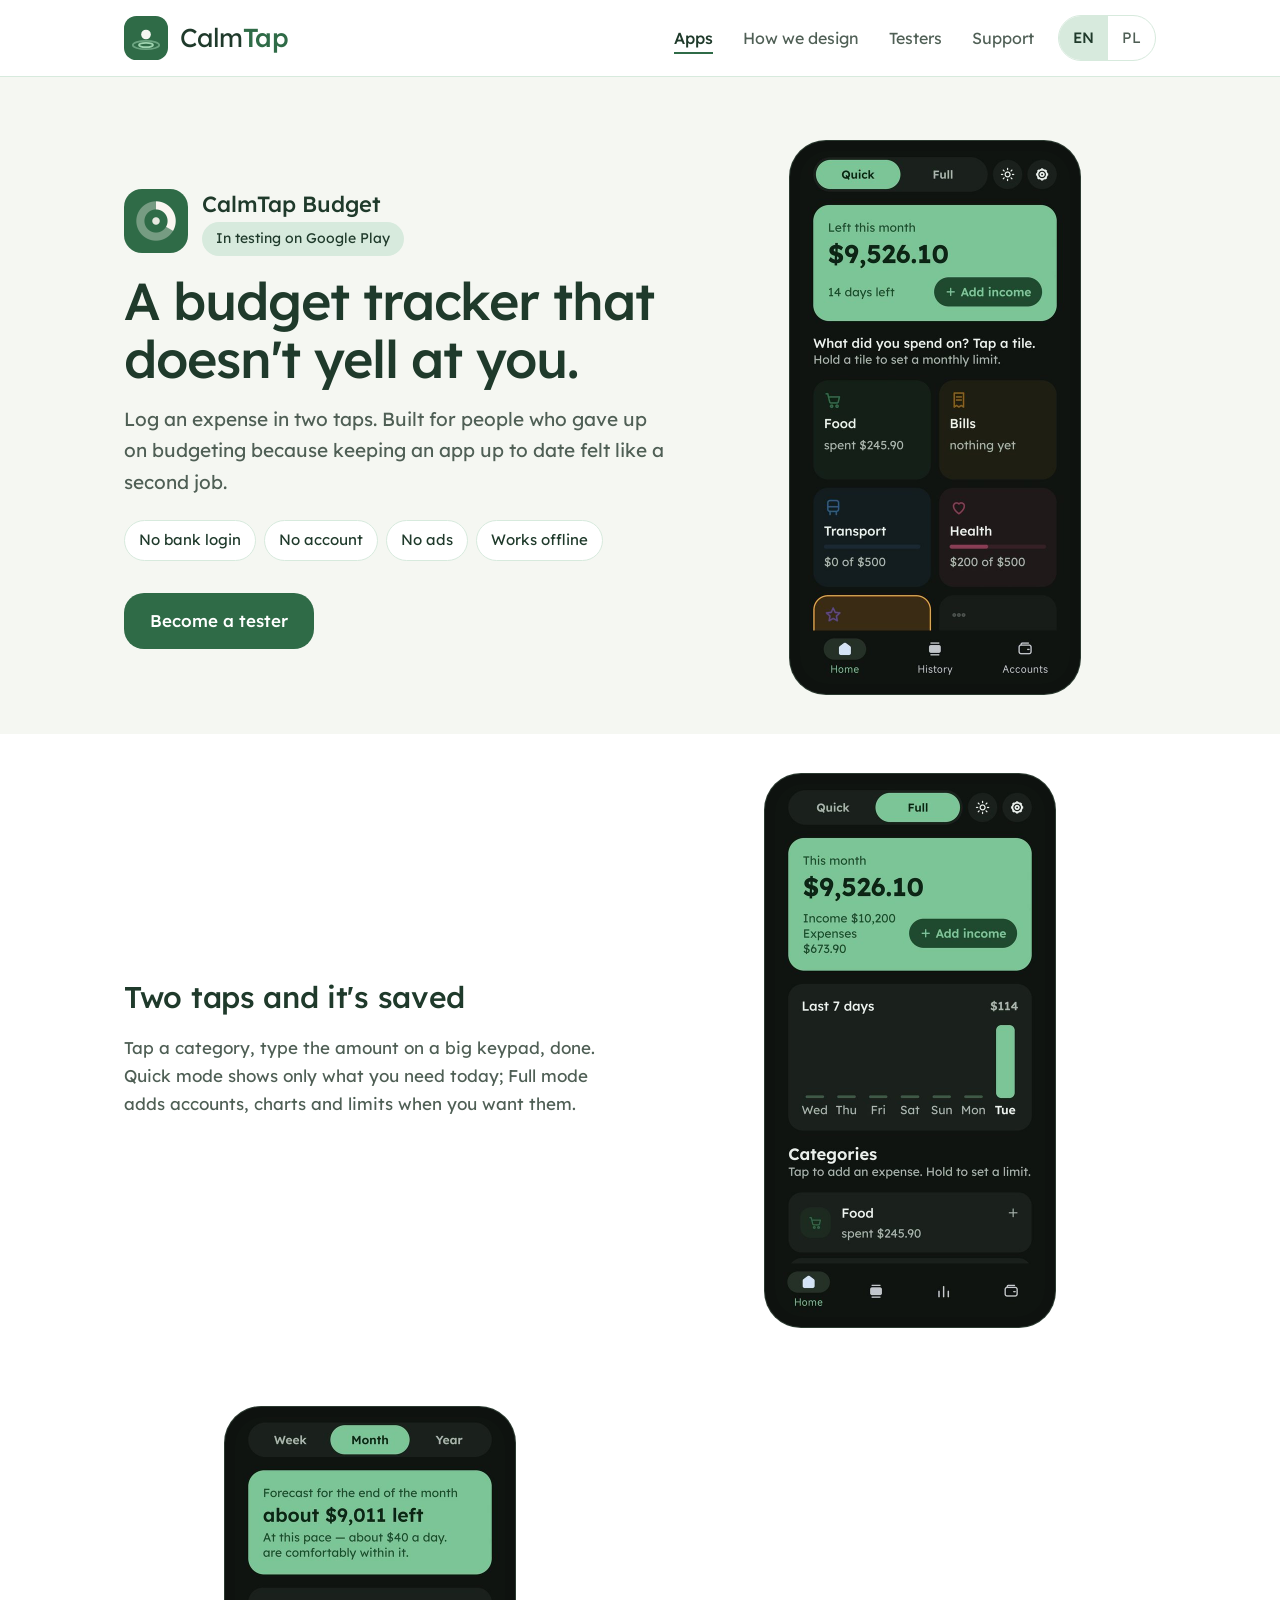
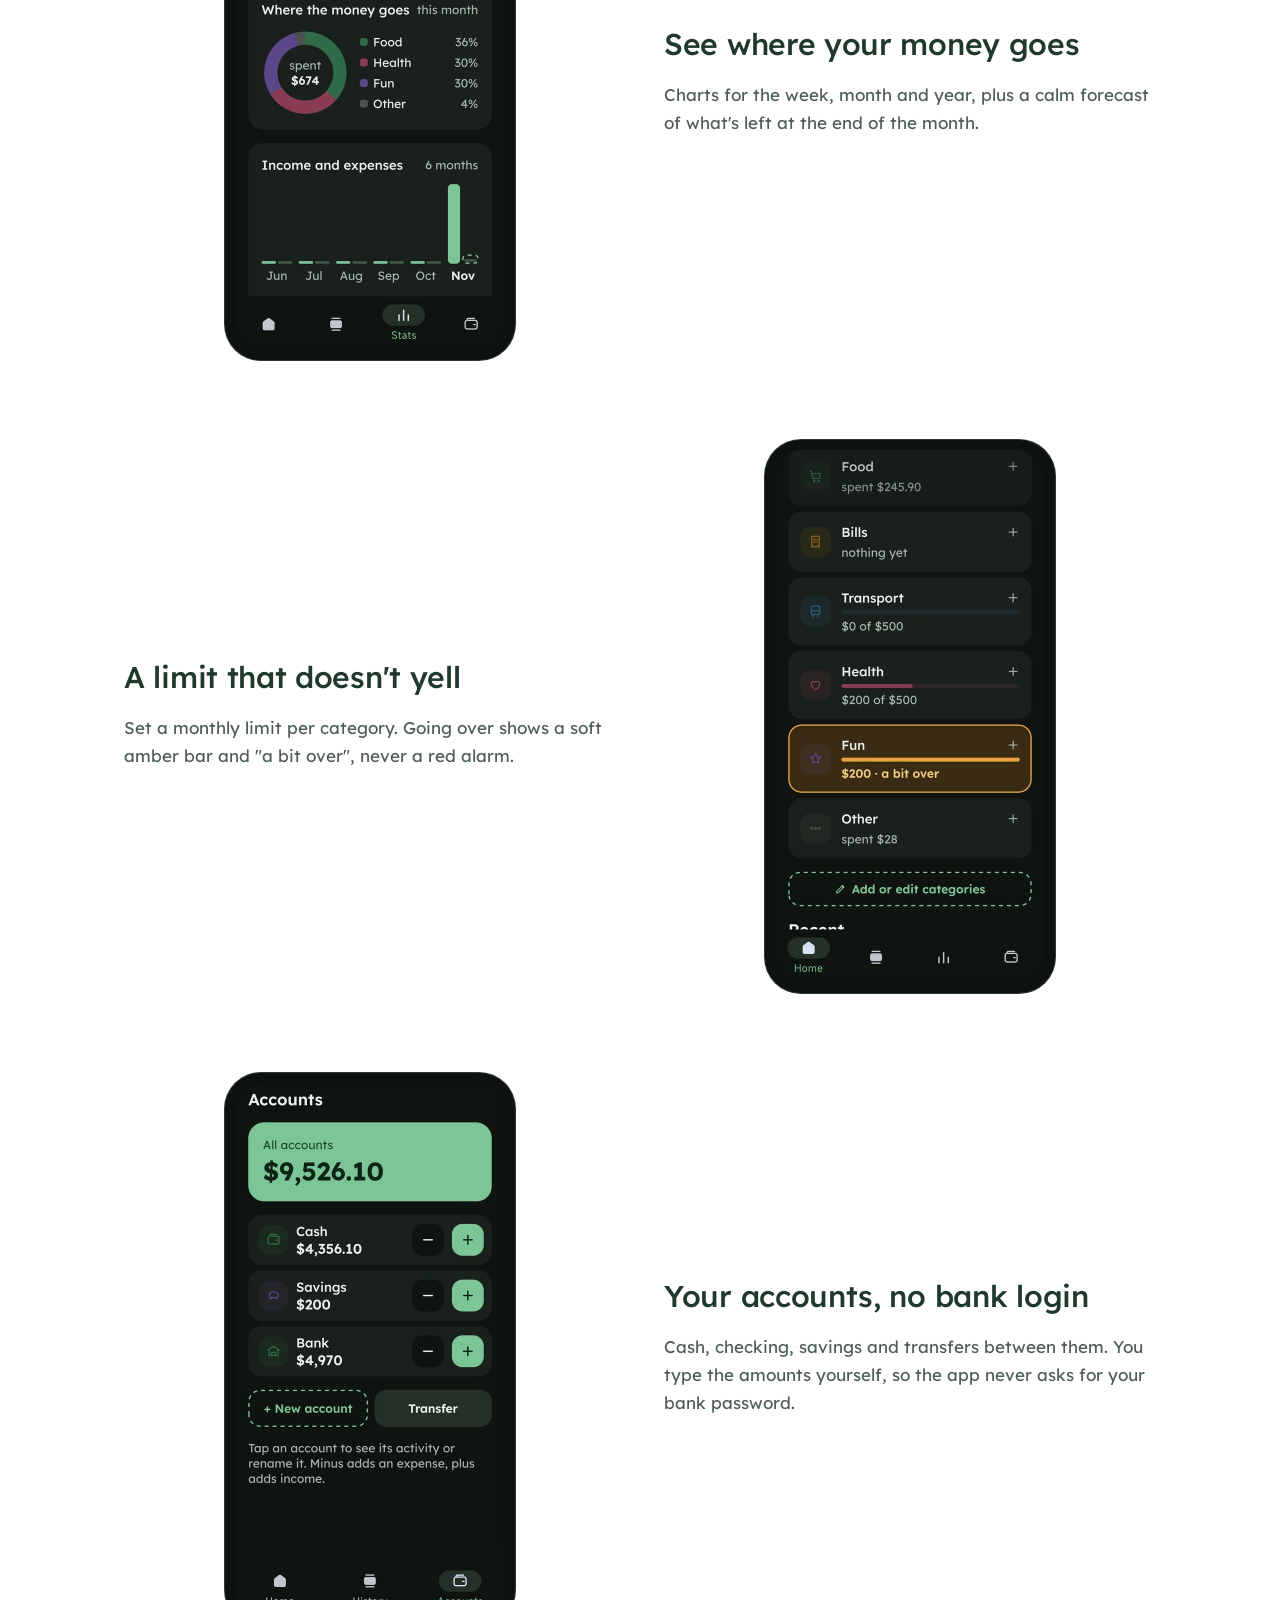
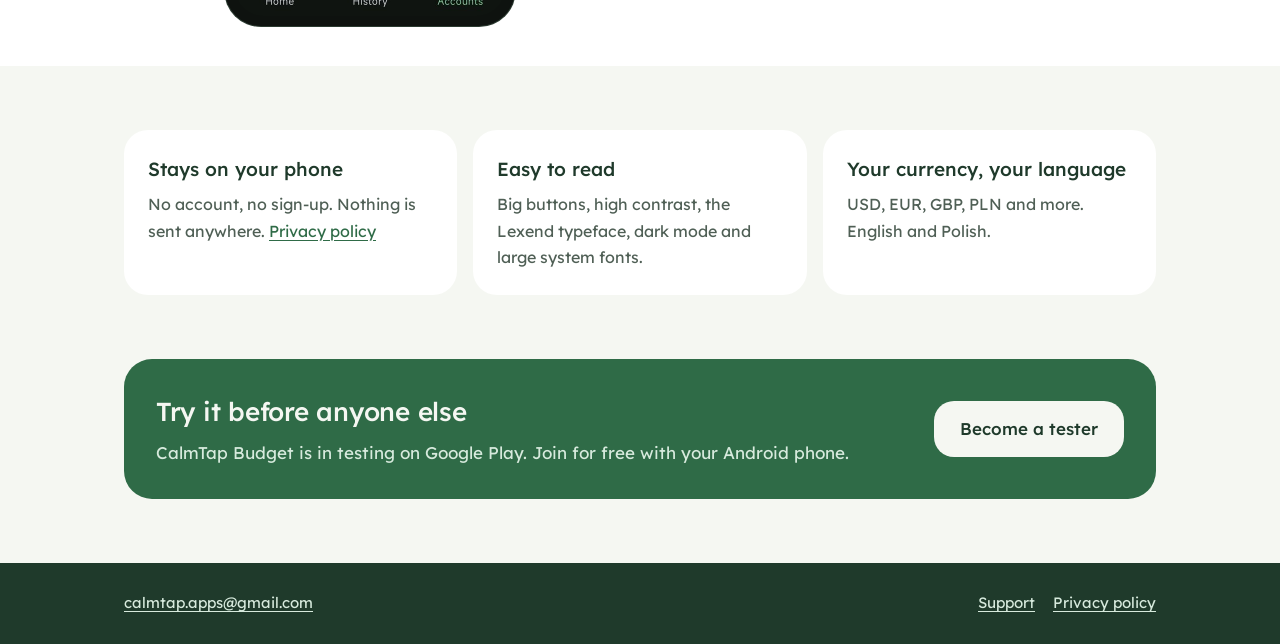
==== budget.html @ 9d5a5821 "Add files via upload" ====
<!DOCTYPE html>
<html lang="en" data-lang="en">
<head>
<meta charset="utf-8">
<meta name="viewport" content="width=device-width, initial-scale=1">
<title data-en="CalmTap Budget · A budget tracker that doesn't yell at you" data-pl="CalmTap Budżet · Budżet, który na ciebie nie krzyczy">CalmTap Budget · A budget tracker that doesn't yell at you</title>
<meta name="description" content="CalmTap Budget: an ADHD-friendly expense tracker. Log spending in two taps. No bank login, no account, no ads. Works offline.">
<link rel="icon" type="image/svg+xml" href="assets/logo.svg">
<link rel="icon" type="image/png" href="assets/favicon.png">
<link rel="apple-touch-icon" href="assets/apple-touch-icon.png">
<link rel="stylesheet" href="assets/style.css">
<script>(function(){var l;try{l=localStorage.getItem('calmtap-lang')}catch(e){}if(l!=='pl'&&l!=='en'){var n=((navigator.languages&&navigator.languages[0])||navigator.language||'en').toLowerCase();l=n.indexOf('pl')===0?'pl':'en'}document.documentElement.setAttribute('data-lang',l);document.documentElement.lang=l})()</script>
</head>
<body>
<a class="skip" href="#main"><span class="en">Skip to content</span><span class="pl">Przejdź do treści</span></a>

<header class="site-header">
  <div class="wrap">
    <a class="brand" href="./">
      <img src="assets/logo.svg" width="44" height="44" alt="">
      <span>Calm<b>Tap</b></span>
    </a>
    <nav class="nav" aria-label="Main">
      <a href="./#apps" aria-current="page"><span class="en">Apps</span><span class="pl">Aplikacje</span></a>
      <a href="./#design"><span class="en">How we design</span><span class="pl">Jak projektujemy</span></a>
      <a href="./#testers"><span class="en">Testers</span><span class="pl">Testerzy</span></a>
      <a href="support.html"><span class="en">Support</span><span class="pl">Pomoc</span></a>
      <div class="lang-switch" role="group" aria-label="Language / Język">
        <button type="button" data-lang="en" aria-pressed="true">EN</button>
        <button type="button" data-lang="pl" aria-pressed="false">PL</button>
      </div>
    </nav>
  </div>
</header>

<main id="main">

  <section class="app-hero">
    <div class="wrap">
      <div>
        <div class="app-title">
          <img src="assets/budget-icon.png" alt="" width="64" height="64">
          <div>
            <p>CalmTap Budget</p>
            <span class="badge badge-mint"><span class="en">In testing on Google Play</span><span class="pl">Testy w Google Play</span></span>
          </div>
        </div>
        <h1>
          <span class="en">A budget tracker that doesn't yell at you.</span>
          <span class="pl">Budżet domowy, który na ciebie nie krzyczy.</span>
        </h1>
        <p class="lead">
          <span class="en">Log an expense in two taps. Built for people who gave up on budgeting because keeping an app up to date felt like a second job.</span>
          <span class="pl">Wydatek w dwa dotknięcia. Dla osób, które odpuściły aplikacje do budżetu, bo prowadzenie ich przypominało drugą pracę.</span>
        </p>
        <div class="pills">
          <span class="pill"><span class="en">No bank login</span><span class="pl">Bez logowania do banku</span></span>
          <span class="pill"><span class="en">No account</span><span class="pl">Bez konta</span></span>
          <span class="pill"><span class="en">No ads</span><span class="pl">Bez reklam</span></span>
          <span class="pill"><span class="en">Works offline</span><span class="pl">Działa offline</span></span>
        </div>
        <div class="actions">
          <a class="btn btn-primary" href="./#testers"><span class="en">Become a tester</span><span class="pl">Zostań testerem</span></a>
        </div>
      </div>
      <div class="phone">
        <img class="en" src="assets/budget/en-quick.jpg" alt="Quick mode: money left this month and big category tiles" width="540" height="1067">
        <img class="pl" src="assets/budget/pl-quick.jpg" alt="Tryb Szybki: ile zostało w tym miesiącu i duże kafelki kategorii" width="540" height="1067">
      </div>
    </div>
  </section>

  <section class="section-white">
    <div class="wrap">
      <div class="feature">
        <div class="feature-text">
          <h2><span class="en">Two taps and it's saved</span><span class="pl">Dwa dotknięcia i zapisane</span></h2>
          <p class="en">Tap a category, type the amount on a big keypad, done. Quick mode shows only what you need today; Full mode adds accounts, charts and limits when you want them.</p>
          <p class="pl">Dotykasz kategorii, wpisujesz kwotę na dużej klawiaturze i gotowe. Tryb Szybki pokazuje tylko to, co dziś potrzebne; Rozbudowany dodaje konta, wykresy i limity, kiedy ich chcesz.</p>
        </div>
        <div class="phone">
          <img class="en" src="assets/budget/en-full.jpg" alt="Full mode with last 7 days and categories" width="540" height="1067" loading="lazy">
          <img class="pl" src="assets/budget/pl-full.jpg" alt="Tryb Rozbudowany z ostatnimi 7 dniami i kategoriami" width="540" height="1067" loading="lazy">
        </div>
      </div>

      <div class="feature flip">
        <div class="feature-text">
          <h2><span class="en">See where your money goes</span><span class="pl">Zobacz, gdzie idą pieniądze</span></h2>
          <p class="en">Charts for the week, month and year, plus a calm forecast of what's left at the end of the month.</p>
          <p class="pl">Wykresy na tydzień, miesiąc i rok oraz spokojna prognoza, ile zostanie na koniec miesiąca.</p>
        </div>
        <div class="phone">
          <img class="en" src="assets/budget/en-stats.jpg" alt="Stats: forecast, where the money goes, income and expenses" width="540" height="1067" loading="lazy">
          <img class="pl" src="assets/budget/pl-stats.jpg" alt="Statystyki: prognoza, na co idą pieniądze, przychody i wydatki" width="540" height="1067" loading="lazy">
        </div>
      </div>

      <div class="feature">
        <div class="feature-text">
          <h2><span class="en">A limit that doesn't yell</span><span class="pl">Limit, który nie krzyczy</span></h2>
          <p class="en">Set a monthly limit per category. Going over shows a soft amber bar and "a bit over", never a red alarm.</p>
          <p class="pl">Ustaw miesięczny limit dla kategorii. Przekroczenie to łagodny bursztynowy pasek i „trochę ponad plan”, nigdy czerwony alarm.</p>
        </div>
        <div class="phone">
          <img class="en" src="assets/budget/en-limits.jpg" alt="Categories with calm limit bars" width="540" height="1067" loading="lazy">
          <img class="pl" src="assets/budget/pl-limits.jpg" alt="Kategorie ze spokojnymi paskami limitów" width="540" height="1067" loading="lazy">
        </div>
      </div>

      <div class="feature flip">
        <div class="feature-text">
          <h2><span class="en">Your accounts, no bank login</span><span class="pl">Twoje konta, bez logowania do banku</span></h2>
          <p class="en">Cash, checking, savings and transfers between them. You type the amounts yourself, so the app never asks for your bank password.</p>
          <p class="pl">Gotówka, bank, oszczędności i przelewy między nimi. Kwoty wpisujesz sam, więc aplikacja nigdy nie prosi o hasło do banku.</p>
        </div>
        <div class="phone">
          <img class="en" src="assets/budget/en-accounts.jpg" alt="Accounts: cash, savings and bank" width="540" height="1067" loading="lazy">
          <img class="pl" src="assets/budget/pl-accounts.jpg" alt="Konta: gotówka, oszczędności i bank" width="540" height="1067" loading="lazy">
        </div>
      </div>
    </div>
  </section>

  <section class="section">
    <div class="wrap">
      <div class="grid-3">
        <div class="card card-milk" style="background:var(--white)">
          <h3 style="margin-top:0"><span class="en">Stays on your phone</span><span class="pl">Zostaje na telefonie</span></h3>
          <p><span class="en">No account, no sign-up. Nothing is sent anywhere.</span><span class="pl">Bez konta i rejestracji. Nic nie jest nigdzie wysyłane.</span> <a href="privacy-budget.html"><span class="en">Privacy policy</span><span class="pl">Polityka prywatności</span></a></p>
        </div>
        <div class="card card-milk" style="background:var(--white)">
          <h3 style="margin-top:0"><span class="en">Easy to read</span><span class="pl">Łatwe do czytania</span></h3>
          <p><span class="en">Big buttons, high contrast, the Lexend typeface, dark mode and large system fonts.</span><span class="pl">Duże przyciski, wyraźny kontrast, krój Lexend, tryb ciemny i powiększona czcionka systemowa.</span></p>
        </div>
        <div class="card card-milk" style="background:var(--white)">
          <h3 style="margin-top:0"><span class="en">Your currency, your language</span><span class="pl">Twoja waluta, twój język</span></h3>
          <p><span class="en">USD, EUR, GBP, PLN and more. English and Polish.</span><span class="pl">PLN, EUR, USD, GBP i inne. Polski i angielski.</span></p>
        </div>
      </div>
    </div>
  </section>

  <section class="section" style="padding-top:0">
    <div class="wrap">
      <div class="band">
        <div>
          <h2><span class="en">Try it before anyone else</span><span class="pl">Wypróbuj przed innymi</span></h2>
          <p><span class="en">CalmTap Budget is in testing on Google Play. Join for free with your Android phone.</span><span class="pl">CalmTap Budżet jest w testach w Google Play. Dołącz za darmo z telefonem z Androidem.</span></p>
        </div>
        <a class="btn btn-light" href="./#testers"><span class="en">Become a tester</span><span class="pl">Zostań testerem</span></a>
      </div>
    </div>
  </section>

</main>

<footer class="site-footer">
  <div class="wrap">
    <span><a href="mailto:calmtap.apps@gmail.com">calmtap.apps@gmail.com</a></span>
    <nav aria-label="Footer">
      <a href="support.html"><span class="en">Support</span><span class="pl">Pomoc</span></a>
      <a href="privacy-budget.html"><span class="en">Privacy policy</span><span class="pl">Polityka prywatności</span></a>
    </nav>
  </div>
</footer>

<script src="assets/site.js"></script>
</body>
</html>
---- assets/style.css ----
@font-face{font-family:"Lexend";src:url("fonts/Lexend_400Regular.ttf") format("truetype");font-weight:400;font-display:swap}
@font-face{font-family:"Lexend";src:url("fonts/Lexend_500Medium.ttf") format("truetype");font-weight:500;font-display:swap}

:root{
  --green:#2F6B47;
  --forest:#1F3A2B;
  --mint:#9FD4B0;
  --mint-light:#D7EADD;
  --milk:#F5F7F2;
  --white:#FFFFFF;
  --muted:#4F5F55;
  --amber-bg:#FBEBD2;
  --amber-ink:#6B4510;
  --line:#D7EADD;
}

html[data-lang="en"] .pl,
html[data-lang="pl"] .en{display:none !important}

*{box-sizing:border-box}
html{scroll-behavior:smooth}
@media (prefers-reduced-motion:reduce){html{scroll-behavior:auto}}
body{
  min-height:100vh;display:flex;flex-direction:column;
  margin:0;
  background:var(--milk);
  color:var(--forest);
  font-family:"Lexend",system-ui,-apple-system,"Segoe UI",sans-serif;
  font-size:17px;
  line-height:1.65;
}
img,svg{display:block}
a{color:var(--green);text-underline-offset:3px}
a:hover{color:var(--forest)}
:focus-visible{outline:3px solid var(--green);outline-offset:3px;border-radius:6px}

.wrap{max-width:1080px;margin:0 auto;padding:0 24px}
.narrow{max-width:760px}

/* skip link */
.skip{position:absolute;left:-999px;top:8px;background:var(--white);padding:10px 16px;border-radius:12px;z-index:10}
.skip:focus{left:16px}

/* header */
.site-header{background:var(--white);border-bottom:1px solid var(--line)}
.site-header .wrap{display:flex;align-items:center;justify-content:space-between;gap:16px;flex-wrap:wrap;min-height:76px;padding-top:10px;padding-bottom:10px}
.brand{display:flex;align-items:center;gap:12px;text-decoration:none;color:var(--forest);font-size:26px;letter-spacing:-0.02em}
.brand b{font-weight:500;color:var(--green)}
.nav{display:flex;align-items:center;gap:6px;flex-wrap:wrap}
.nav a{color:var(--muted);text-decoration:none;font-size:16px;padding:10px 12px;border-radius:12px}
.nav a:hover{color:var(--forest);background:var(--milk)}
.nav a[aria-current="page"]{color:var(--forest);font-weight:500;text-decoration:underline;text-decoration-color:var(--green);text-decoration-thickness:2px;text-underline-offset:8px}
.lang-switch{display:flex;border:1px solid var(--line);border-radius:999px;overflow:hidden;margin-left:6px}
.lang-switch button{font:inherit;font-size:15px;border:0;background:transparent;color:var(--muted);padding:8px 14px;min-height:44px;cursor:pointer}
.lang-switch button[aria-pressed="true"]{background:var(--mint-light);color:var(--forest);font-weight:500}

/* buttons */
.btn{display:inline-flex;align-items:center;justify-content:center;gap:8px;min-height:56px;padding:0 26px;border-radius:20px;font-size:17px;text-decoration:none;font-weight:500}
.btn-primary{background:var(--green);color:var(--white)}
.btn-primary:hover{background:var(--forest);color:var(--white)}
.btn-secondary{background:var(--white);color:var(--green);border:1px solid var(--mint)}
.btn-secondary:hover{background:var(--mint-light);color:var(--forest)}
.btn-light{background:var(--milk);color:var(--forest)}
.btn-light:hover{background:var(--white);color:var(--forest)}

/* hero */
.hero{position:relative;overflow:hidden;text-align:center;padding:88px 0 112px}
.hero .ripples{position:absolute;left:50%;bottom:-70px;transform:translateX(-50%);width:1400px;max-width:none;pointer-events:none}
.hero .wrap{position:relative}
.eyebrow{margin:0 0 14px;font-size:14px;letter-spacing:.12em;text-transform:uppercase;color:var(--muted)}
.hero h1{margin:0;font-size:clamp(36px,6vw,60px);line-height:1.12;font-weight:500;letter-spacing:-0.02em}
.hero .lead{max-width:600px;margin:20px auto 0;font-size:19px;color:var(--muted)}
.actions{display:flex;gap:12px;justify-content:center;flex-wrap:wrap;margin-top:32px}

/* sections */
.section{padding:64px 0}
.section-white{background:var(--white)}
.section h2{margin:0 0 24px;font-size:30px;font-weight:500;letter-spacing:-0.01em}
.grid-3{display:grid;grid-template-columns:repeat(auto-fit,minmax(240px,1fr));gap:16px}
.grid-2{display:grid;grid-template-columns:repeat(auto-fit,minmax(300px,1fr));gap:16px}
.card{background:var(--white);border:1px solid var(--line);border-radius:24px;padding:24px}
.card-milk{background:var(--milk);border:0}
.card h3{margin:12px 0 6px;font-size:19px;font-weight:500}
.card p{margin:0;color:var(--muted);font-size:16px}
.icon{width:30px;height:30px;color:var(--green)}

.app-head{display:flex;align-items:center;gap:14px}
.app-head img,.app-head .app-icon{width:60px;height:60px;border-radius:16px;flex:none}
.app-icon-plant{background:#FAF6F0;border:1px solid #E0D6C4;display:flex;align-items:center;justify-content:center;color:#54633E}
.app-head h3{margin:0}
.app-head .kind{margin:0;font-size:14px}
.app-card p.desc{margin:16px 0}
.badge{display:inline-block;border-radius:999px;padding:5px 14px;font-size:14px}
.badge-mint{background:var(--mint-light);color:var(--forest)}
.badge-amber{background:var(--amber-bg);color:var(--amber-ink)}

.band{background:var(--green);color:var(--milk);border-radius:28px;padding:32px;display:flex;align-items:center;justify-content:space-between;gap:20px;flex-wrap:wrap}
.band h2{margin:0;font-size:26px}
.band p{margin:6px 0 0;color:var(--mint-light)}

/* support + policy */
.page-head{padding:56px 0 8px}
.page-head h1{margin:0;font-size:clamp(34px,5vw,46px);font-weight:500;letter-spacing:-0.02em}
.page-head p{margin:8px 0 0;color:var(--muted);font-size:18px}
.crumbs{font-size:15px;color:var(--muted);margin:0 0 8px}
.crumbs a{color:var(--muted)}
.chips{display:flex;gap:10px;flex-wrap:wrap;margin-top:24px}
.chip{font:inherit;font-size:16px;min-height:52px;padding:0 24px;border-radius:999px;border:1px solid var(--line);background:var(--white);color:var(--forest);cursor:pointer}
.chip[aria-pressed="true"]{background:var(--green);border-color:var(--green);color:var(--white)}
.support-grid{display:grid;grid-template-columns:minmax(0,1.6fr) minmax(0,1fr);gap:20px;padding:24px 0 72px}
@media (max-width:820px){.support-grid{grid-template-columns:1fr}}
.side{display:flex;flex-direction:column;gap:16px}
.card-green{background:var(--green);border-color:var(--green);color:var(--milk)}
.card-green .icon{color:var(--milk)}
.card-green h3{color:var(--white)}
.card-green p{color:var(--mint-light)}
.card .btn{margin-top:16px}
.card-link{display:inline-block;margin-top:12px;font-size:16px}

.faq{padding:8px 24px}
.faq details{border-bottom:1px solid #EEF3EF}
.faq details:last-child{border-bottom:0}
.faq summary{list-style:none;cursor:pointer;display:flex;align-items:center;justify-content:space-between;gap:16px;padding:20px 0;font-size:17px;min-height:56px}
.faq summary::-webkit-details-marker{display:none}
.faq summary svg{width:22px;height:22px;flex:none;color:var(--muted);transition:transform .15s}
@media (prefers-reduced-motion:reduce){.faq summary svg{transition:none}}
.faq details[open] summary{font-weight:500}
.faq details[open] summary svg{transform:rotate(180deg)}
.faq .answer{padding:0 0 20px;color:var(--muted);font-size:16px}
.faq .answer p{margin:0 0 10px}

.policy{padding:24px 0 72px;display:flex;flex-direction:column;gap:16px}
.policy .summary{background:var(--mint-light);border:0;display:flex;gap:16px;align-items:flex-start}
.policy .summary p{color:var(--forest)}
.policy .card h2{margin:0 0 8px;font-size:20px;font-weight:500}
.policy .card p{margin:0 0 10px}
.policy .card p:last-child{margin-bottom:0}

/* footer */
.site-footer{background:var(--forest);color:var(--mint-light);padding:28px 0;font-size:15px}
.site-footer .wrap{display:flex;justify-content:space-between;gap:16px;flex-wrap:wrap}
.site-footer a{color:var(--mint-light)}
.site-footer a:hover{color:var(--white)}
.site-footer nav{display:flex;gap:18px;flex-wrap:wrap}

@media (max-width:640px){
  body{font-size:16px}
  .hero{padding:56px 0 88px}
  .section{padding:48px 0}
  .band{padding:24px}
  .brand{font-size:22px}
}
main{flex:1 0 auto;width:100%}
.policy .summary .icon{flex:none}

/* app page */
.app-hero{padding:64px 0 40px}
.app-hero .wrap{display:grid;grid-template-columns:minmax(0,1.1fr) minmax(0,0.9fr);gap:48px;align-items:center}
@media (max-width:820px){.app-hero .wrap{grid-template-columns:1fr}}
.app-hero h1{margin:16px 0 0;font-size:clamp(34px,5vw,52px);line-height:1.12;font-weight:500;letter-spacing:-0.02em}
.app-hero .lead{margin:16px 0 0;font-size:19px;color:var(--muted)}
.app-title{display:flex;align-items:center;gap:14px}
.app-title img{width:64px;height:64px;border-radius:18px}
.app-title p{margin:0;font-size:22px;font-weight:500}
.pills{display:flex;flex-wrap:wrap;gap:8px;margin-top:22px}
.pill{background:var(--white);border:1px solid var(--line);border-radius:999px;padding:7px 14px;font-size:15px}
.app-hero .actions{justify-content:flex-start}
.phone{width:100%;max-width:290px;margin:0 auto;border-radius:36px;background:#0E120F;padding:10px;box-shadow:0 0 0 1px #2B3A30}
.phone img{width:100%;height:auto;border-radius:28px}
.feature{display:grid;grid-template-columns:minmax(0,1fr) minmax(0,1fr);gap:48px;align-items:center;padding:40px 0}
.feature.flip .feature-text{order:2}
@media (max-width:820px){.feature{grid-template-columns:1fr}.feature.flip .feature-text{order:0}}
.feature h2{margin:0 0 12px;font-size:30px;font-weight:500;letter-spacing:-0.01em}
.feature p{margin:0 0 10px;color:var(--muted)}
.feature ul{margin:8px 0 0;padding-left:20px;color:var(--muted)}
.feature li{margin-bottom:6px}
.phones-pair{display:flex;gap:16px;justify-content:center}
.phones-pair .phone{max-width:220px}
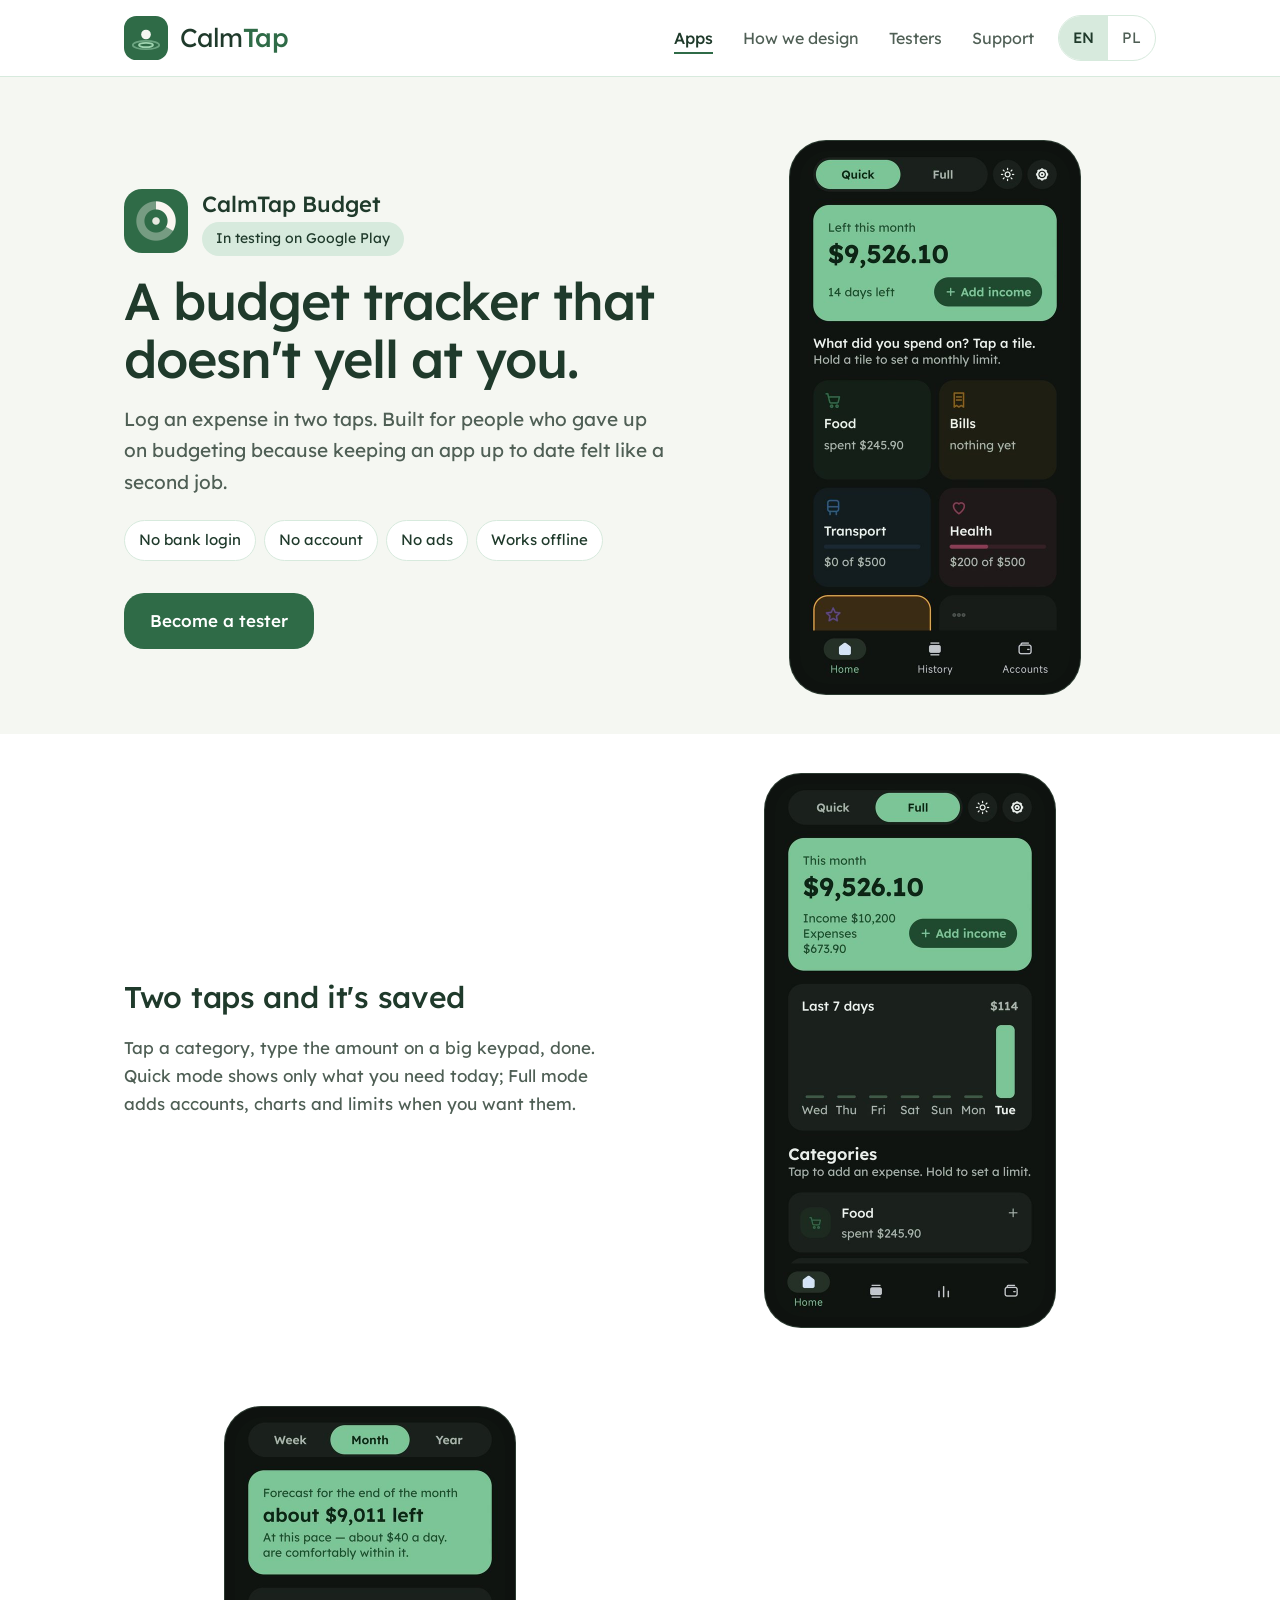
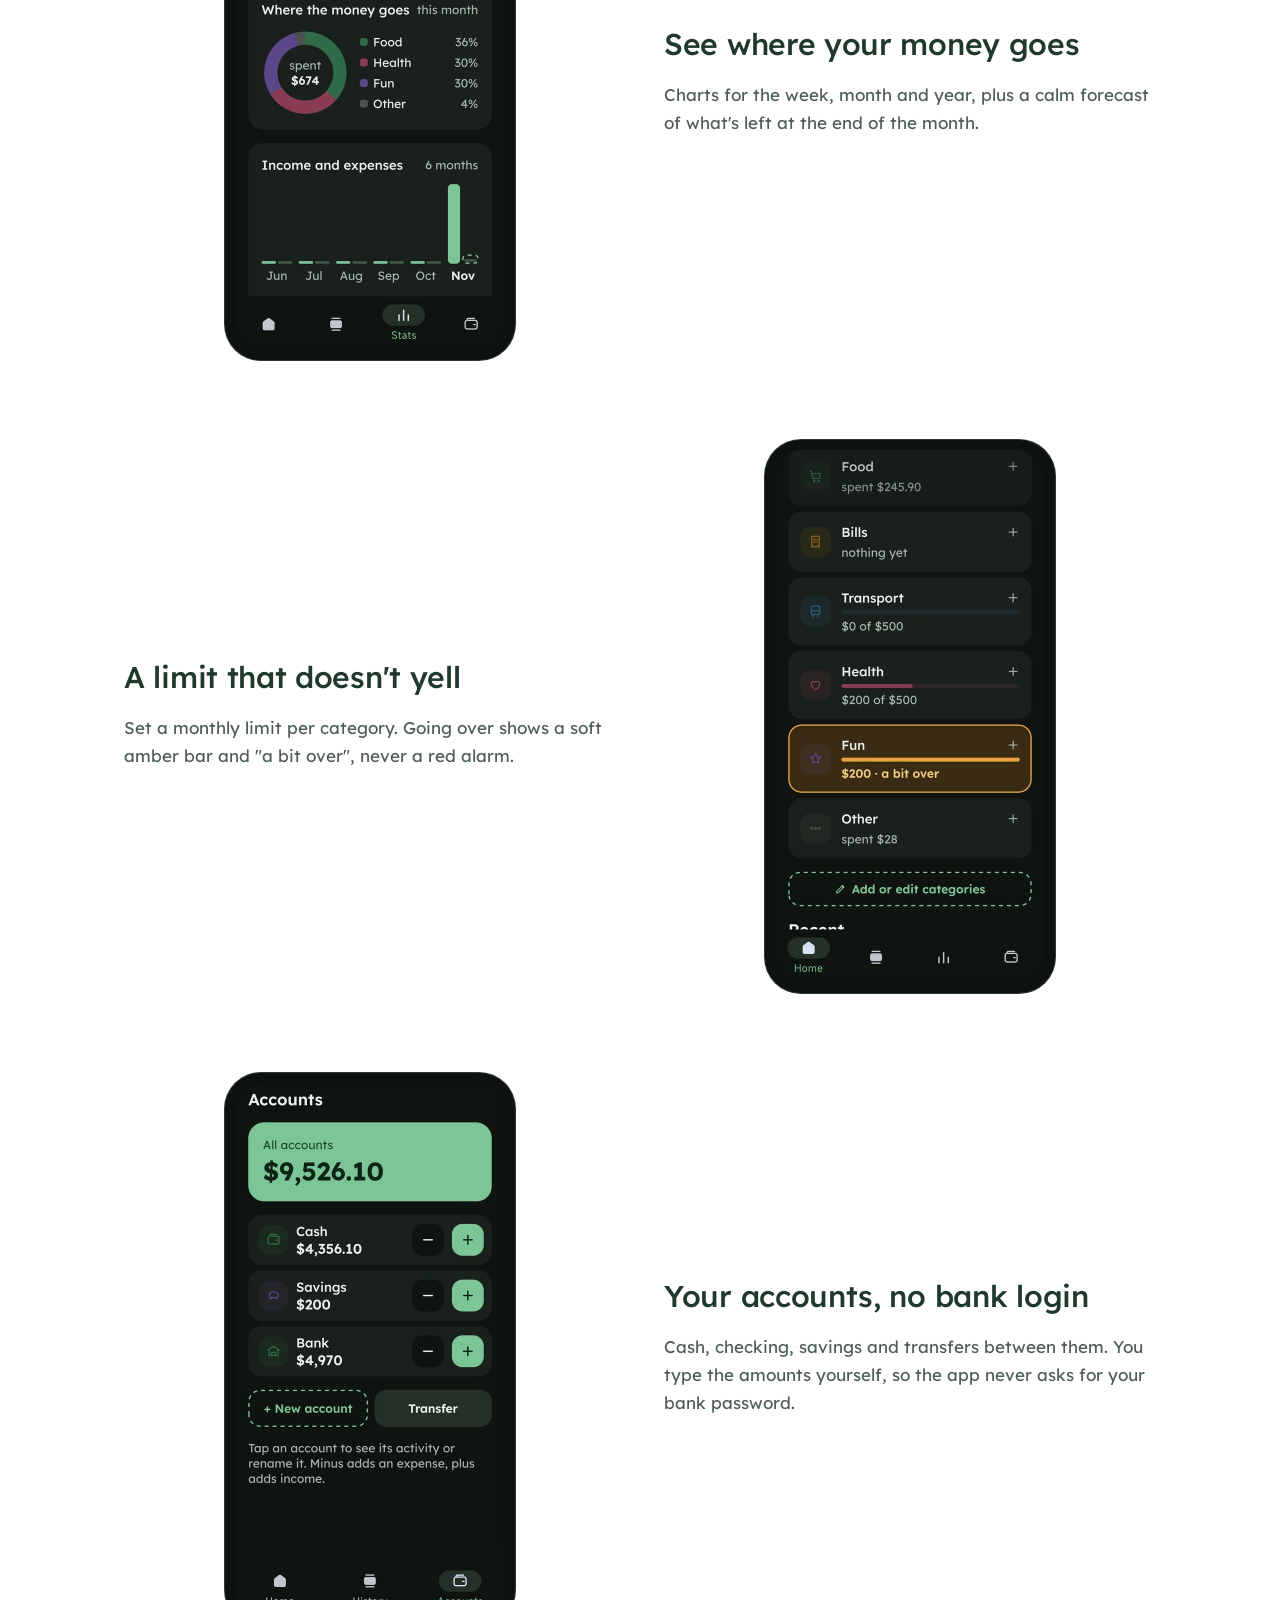
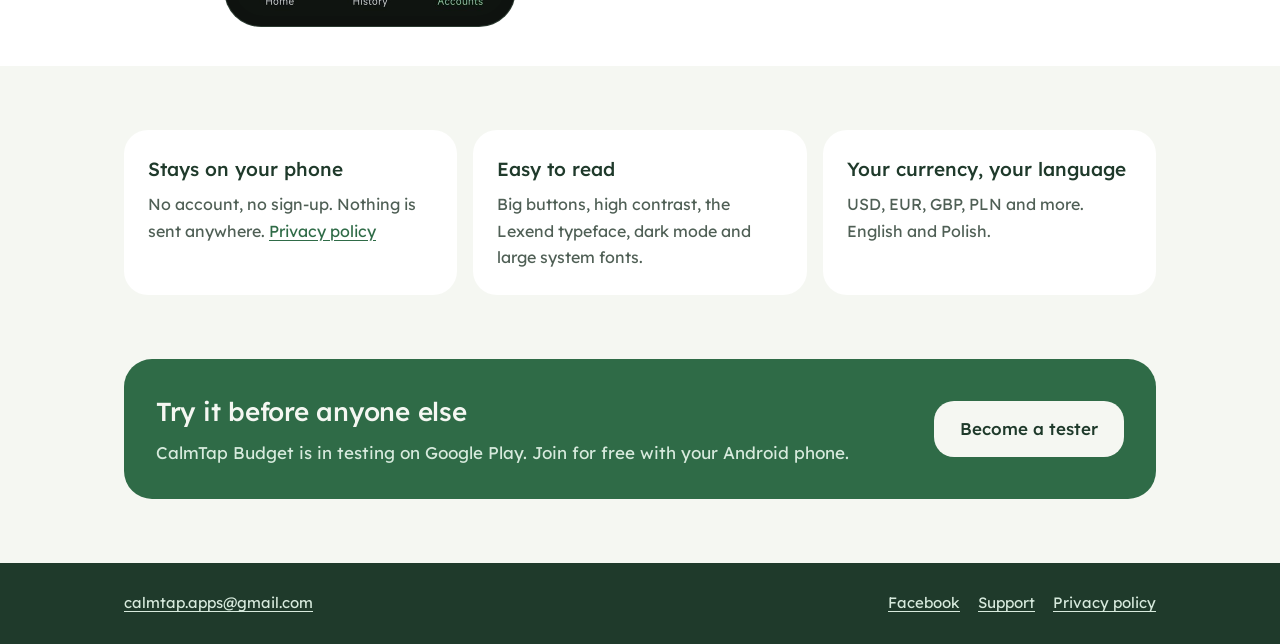
==== commit 00f68b5a: "Update budget.html" ====
--- a/budget.html
+++ b/budget.html
@@ -158,7 +158,7 @@
 <footer class="site-footer">
   <div class="wrap">
     <span><a href="mailto:calmtap.apps@gmail.com">calmtap.apps@gmail.com</a></span>
-    <nav aria-label="Footer">
+    <nav aria-label="Footer"><a href="https://www.facebook.com/calmtap.apps" rel="me">Facebook</a>
       <a href="support.html"><span class="en">Support</span><span class="pl">Pomoc</span></a>
       <a href="privacy-budget.html"><span class="en">Privacy policy</span><span class="pl">Polityka prywatności</span></a>
     </nav>
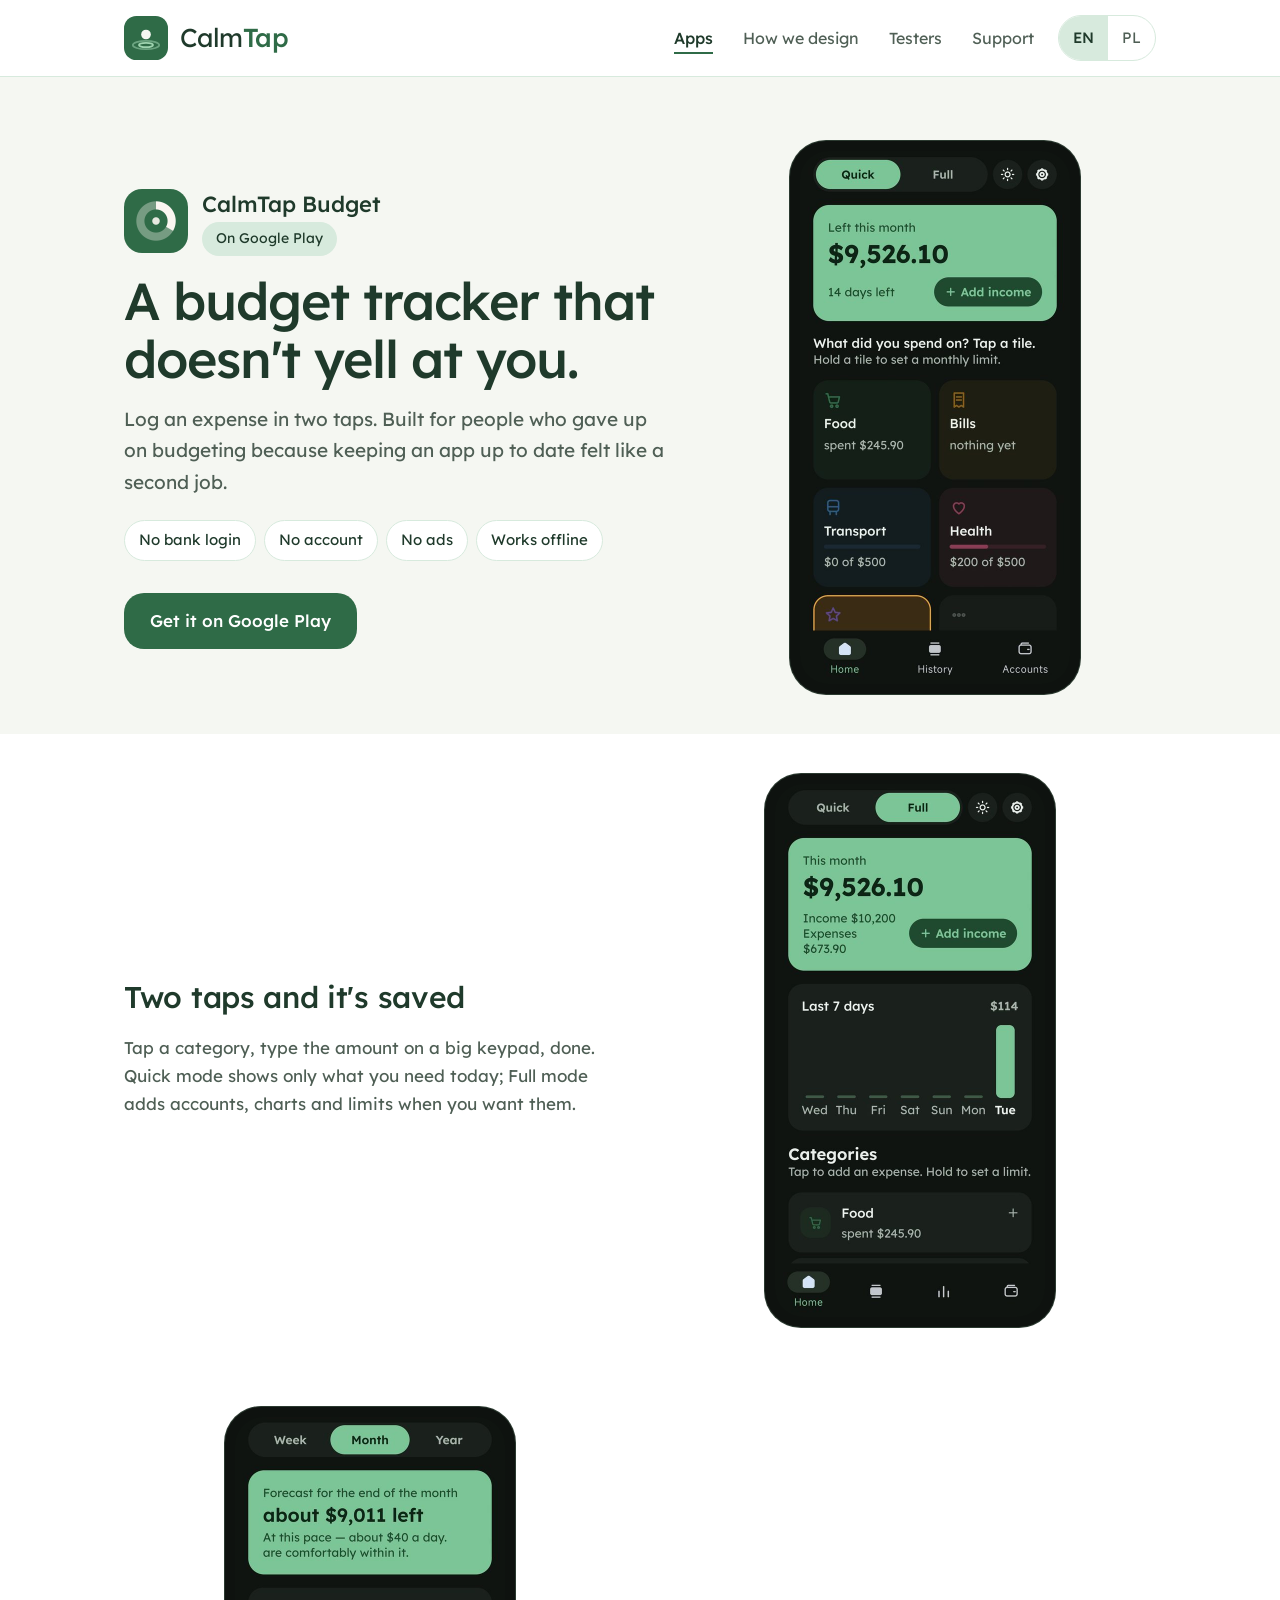
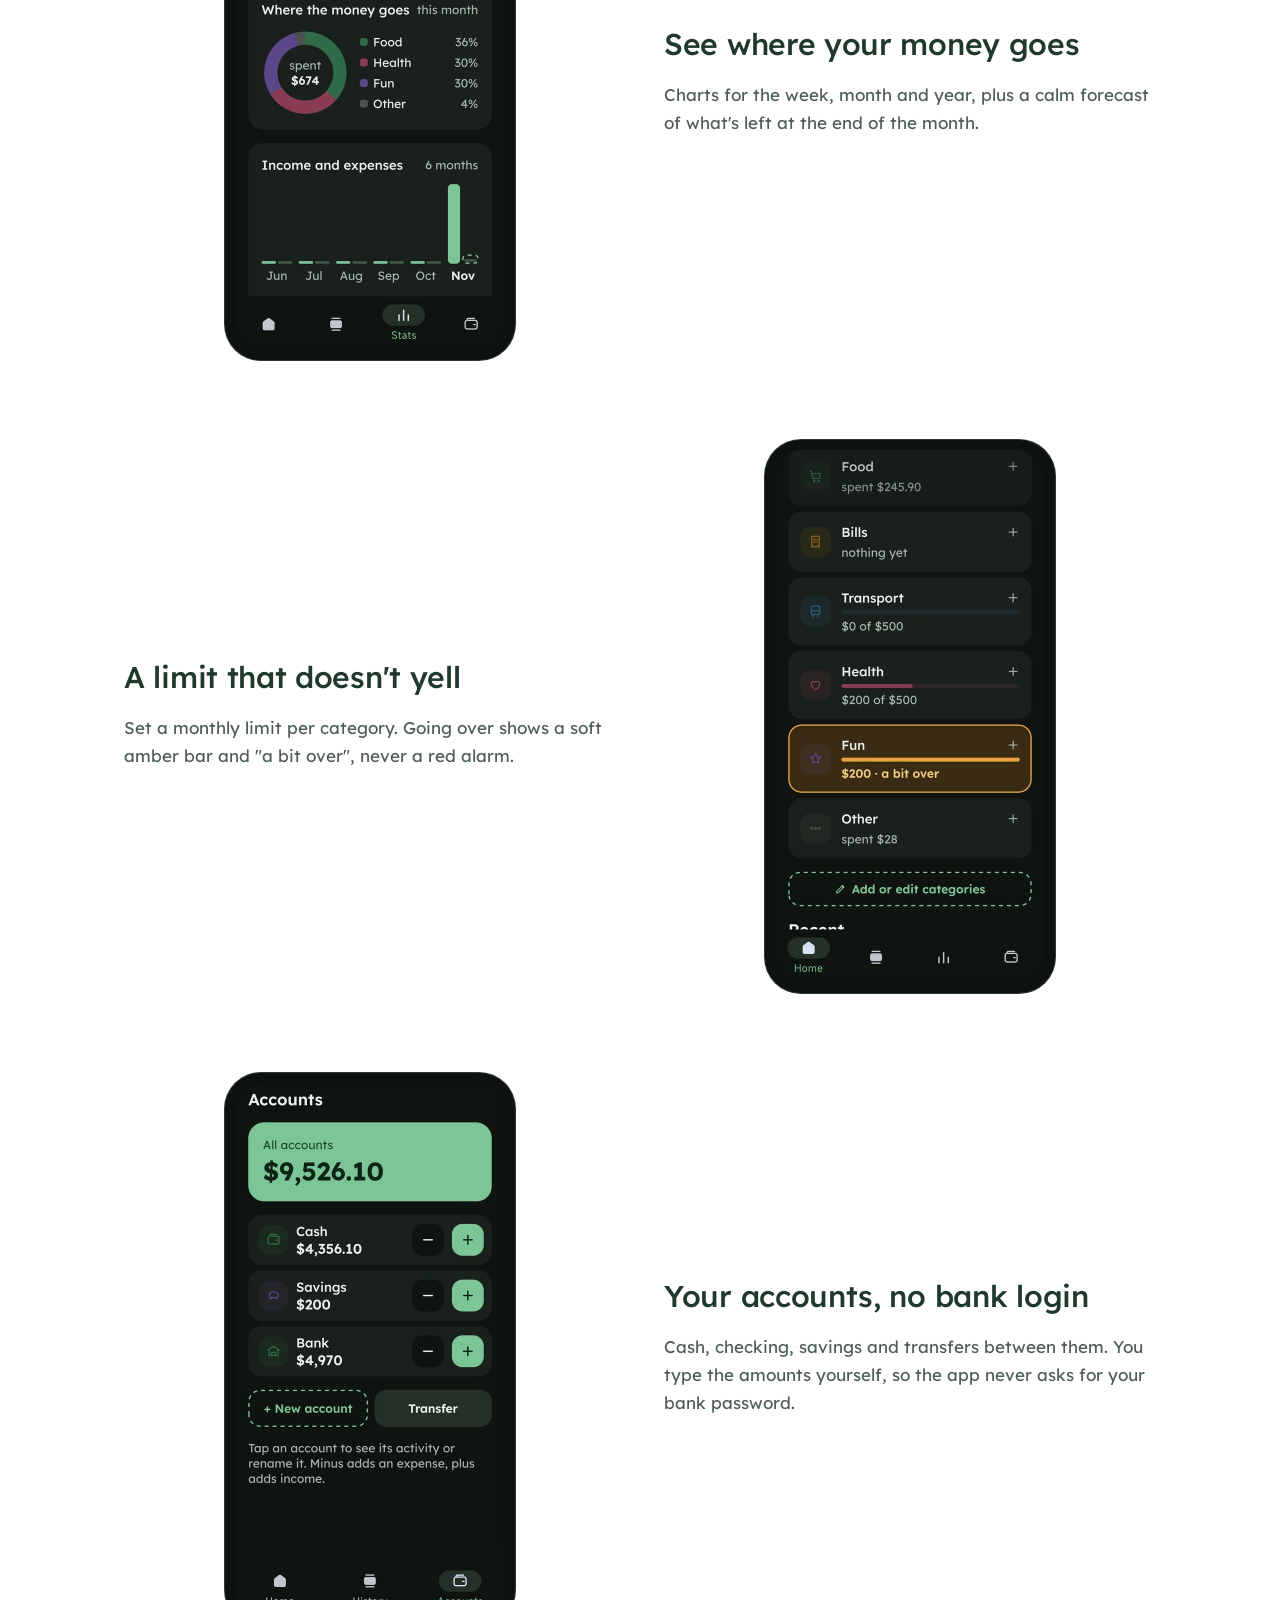
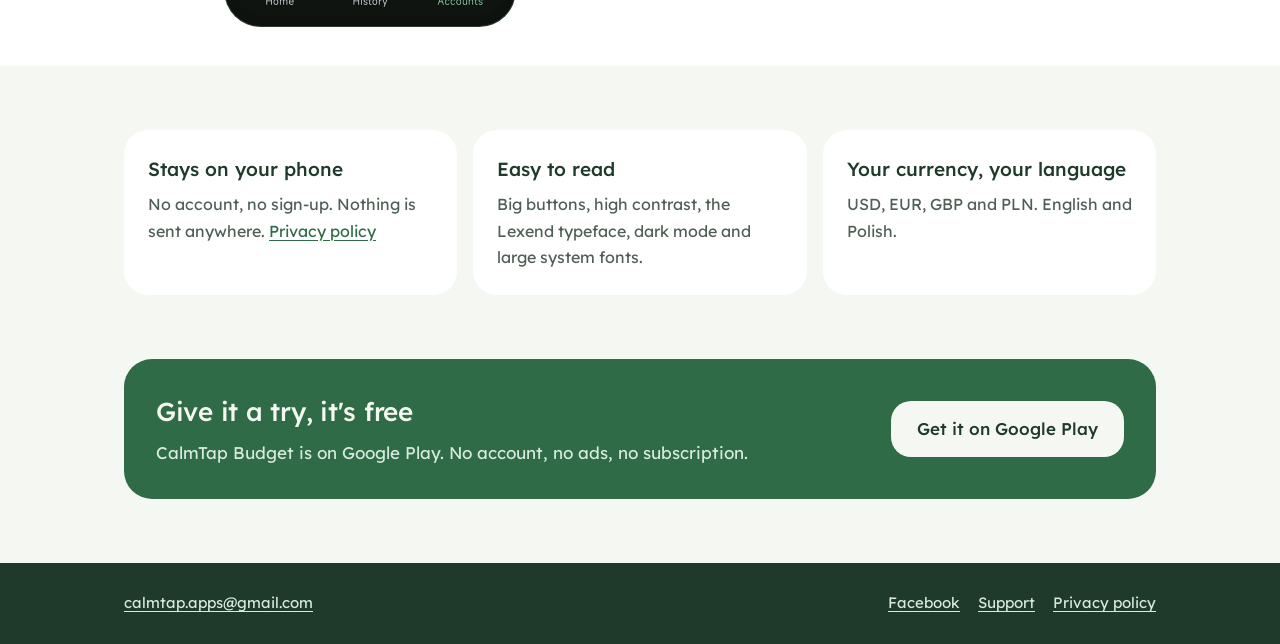
==== commit 32c9cbaf: "Budzet domowy jest w Google Play - odznaka "W Google Play" zamiast "Testy w Google Play" (strona glo" ====
--- a/budget.html
+++ b/budget.html
@@ -42,7 +42,7 @@
           <img src="assets/budget-icon.png" alt="" width="64" height="64">
           <div>
             <p>CalmTap Budget</p>
-            <span class="badge badge-mint"><span class="en">In testing on Google Play</span><span class="pl">Testy w Google Play</span></span>
+            <span class="badge badge-mint"><span class="en">On Google Play</span><span class="pl">W Google Play</span></span>
           </div>
         </div>
         <h1>
@@ -60,7 +60,8 @@
           <span class="pill"><span class="en">Works offline</span><span class="pl">Działa offline</span></span>
         </div>
         <div class="actions">
-          <a class="btn btn-primary" href="./#testers"><span class="en">Become a tester</span><span class="pl">Zostań testerem</span></a>
+          <a class="btn btn-primary en" href="https://play.google.com/store/apps/details?id=com.calmtap.budget&amp;hl=en_US" target="_blank" rel="noopener">Get it on Google Play</a>
+          <a class="btn btn-primary pl" href="https://play.google.com/store/apps/details?id=com.calmtap.budget&amp;hl=pl" target="_blank" rel="noopener">Pobierz z Google Play</a>
         </div>
       </div>
       <div class="phone">
@@ -135,7 +136,7 @@
         </div>
         <div class="card card-milk" style="background:var(--white)">
           <h3 style="margin-top:0"><span class="en">Your currency, your language</span><span class="pl">Twoja waluta, twój język</span></h3>
-          <p><span class="en">USD, EUR, GBP, PLN and more. English and Polish.</span><span class="pl">PLN, EUR, USD, GBP i inne. Polski i angielski.</span></p>
+          <p><span class="en">USD, EUR, GBP and PLN. English and Polish.</span><span class="pl">Złoty, euro, dolar i funt. Polski i angielski.</span></p>
         </div>
       </div>
     </div>
@@ -145,10 +146,11 @@
     <div class="wrap">
       <div class="band">
         <div>
-          <h2><span class="en">Try it before anyone else</span><span class="pl">Wypróbuj przed innymi</span></h2>
-          <p><span class="en">CalmTap Budget is in testing on Google Play. Join for free with your Android phone.</span><span class="pl">CalmTap Budżet jest w testach w Google Play. Dołącz za darmo z telefonem z Androidem.</span></p>
+          <h2><span class="en">Give it a try, it's free</span><span class="pl">Spróbuj, to nic nie kosztuje</span></h2>
+          <p><span class="en">CalmTap Budget is on Google Play. No account, no ads, no subscription.</span><span class="pl">CalmTap Budżet jest w Google Play. Bez konta, bez reklam, bez abonamentu.</span></p>
         </div>
-        <a class="btn btn-light" href="./#testers"><span class="en">Become a tester</span><span class="pl">Zostań testerem</span></a>
+        <a class="btn btn-light en" href="https://play.google.com/store/apps/details?id=com.calmtap.budget&amp;hl=en_US" target="_blank" rel="noopener">Get it on Google Play</a>
+        <a class="btn btn-light pl" href="https://play.google.com/store/apps/details?id=com.calmtap.budget&amp;hl=pl" target="_blank" rel="noopener">Pobierz z Google Play</a>
       </div>
     </div>
   </section>
--- a/assets/style.css
+++ b/assets/style.css
@@ -176,3 +176,22 @@
 .feature li{margin-bottom:6px}
 .phones-pair{display:flex;gap:16px;justify-content:center}
 .phones-pair .phone{max-width:220px}
+
+/* launch block (home page) */
+.launch{padding:0 0 64px}
+.launch-card{background:var(--white);border:1px solid var(--line);border-radius:28px;padding:36px 32px;text-align:center}
+.launch-card h2{margin:0 0 10px;font-size:clamp(26px,3.4vw,34px);line-height:1.2;font-weight:500;letter-spacing:-0.01em}
+.launch-lead{max-width:620px;margin:0 auto;color:var(--muted);font-size:18px}
+.shots{display:grid;grid-template-columns:repeat(3,minmax(0,1fr));gap:24px;margin:30px 0 4px}
+.shots figure{margin:0}
+.shots .phone{max-width:230px}
+.shots figcaption{margin-top:14px;font-size:15px;color:var(--muted)}
+.launch .actions{margin-top:26px}
+@media (max-width:700px){
+  .launch{padding:0 0 48px}
+  .launch-card{padding:28px 20px}
+  .shots{grid-template-columns:1fr;gap:32px;margin:26px 0 4px}
+  .shots .phone{max-width:250px}
+  .launch .actions{flex-direction:column}
+  .launch .actions .btn{width:100%}
+}
